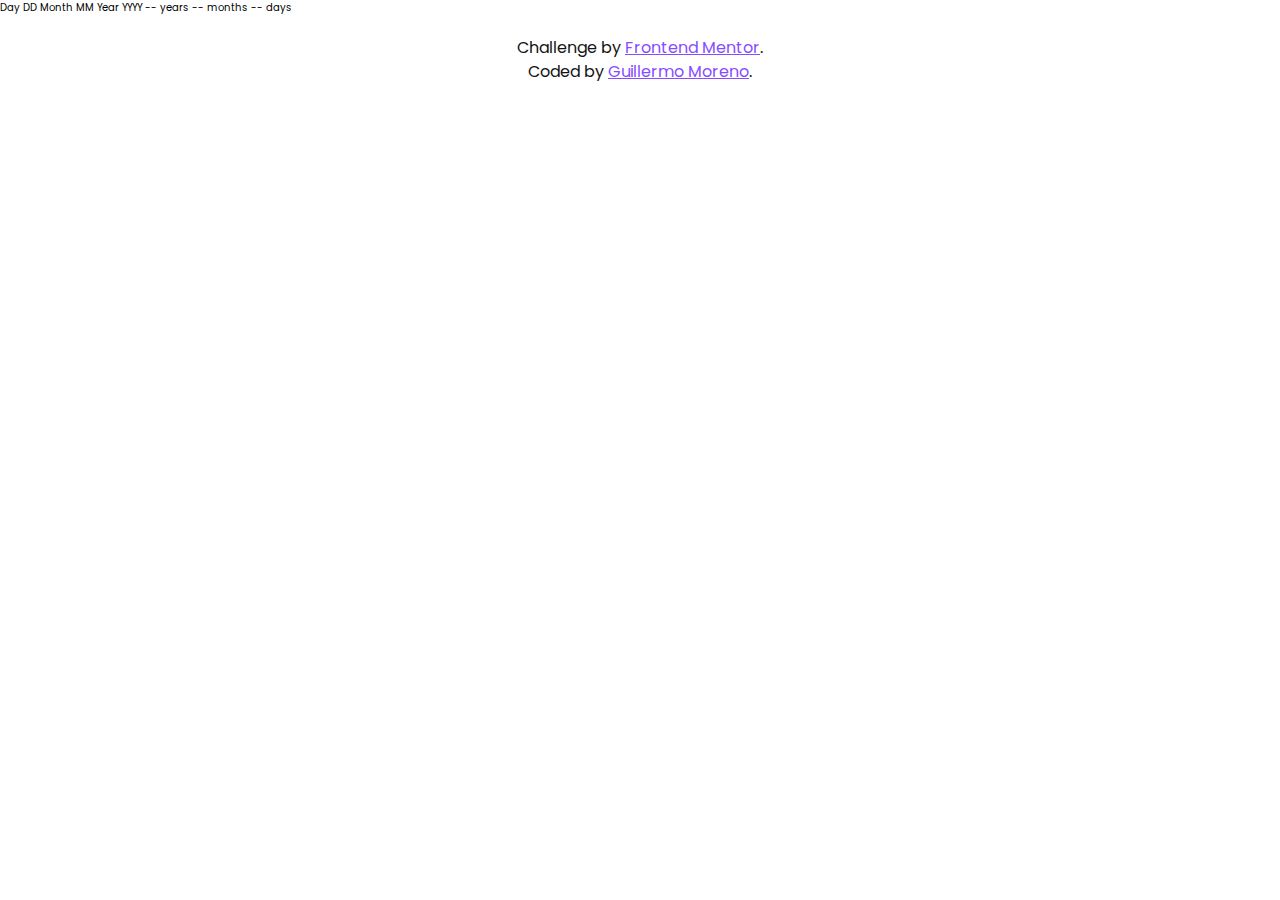
==== age-calculator/index.html @ 2dea437f "calculator age" ====
<!DOCTYPE html>
<html lang="en">
<head>
  <meta charset="UTF-8">
  <meta name="viewport" content="width=device-width, initial-scale=1.0"> <!-- displays site properly based on user's device -->
  <link rel="preconnect" href="https://fonts.googleapis.com">
  <link rel="stylesheet" href="./styles.css">
  <link rel="preconnect" href="https://fonts.gstatic.com" crossorigin>
  <link href="https://fonts.googleapis.com/css2?family=Poppins:ital,wght@0,400;0,700;0,800;1,400;1,800&display=swap" rel="stylesheet">
  <link rel="icon" type="image/png" sizes="32x32" href="./assets/images/favicon-32x32.png">
  <title>Frontend Mentor | Age calculator app</title>
</head>
<body>

  Day
  DD

  Month
  MM

  Year
  YYYY

  -- years
  -- months
  -- days

  <footer>
    <p>Challenge by <a href="https://www.frontendmentor.io/challenges/age-calculator-app-dF9DFFpj-Q" target="_blank">Frontend Mentor</a>.</p>
    <p>Coded by <a href="https://twitter.com/guillemrn_" target="_blank">Guillermo Moreno</a>.</p>
  </footer>
</body>
</html>
---- age-calculator/styles.css ----
:root {
  --purple: #854dff;
  --Light-red: #ff5757;
  --white: #ffffff;
  --off-white: #f0f0f0;
  --light-grey: #dbdbdb;
  --smokey-grey: #716f6f;
  --off-black: #141414;
  --font-family: 'Poppins', sans-serif;
}
* {
  box-sizing: border-box;
  margin: 0;
  padding: 0;
}
html {
  font-size: 62.5%;
}
body {
  font-family: var(--font-family);
}


footer {
  text-align: center;
  font-size: 1.6rem;
  font-family: var(--font-family);
  color: var(--off-black);
  line-height: 24px;
  margin: 20px;
}
p > a {
  color: var(--purple);
}
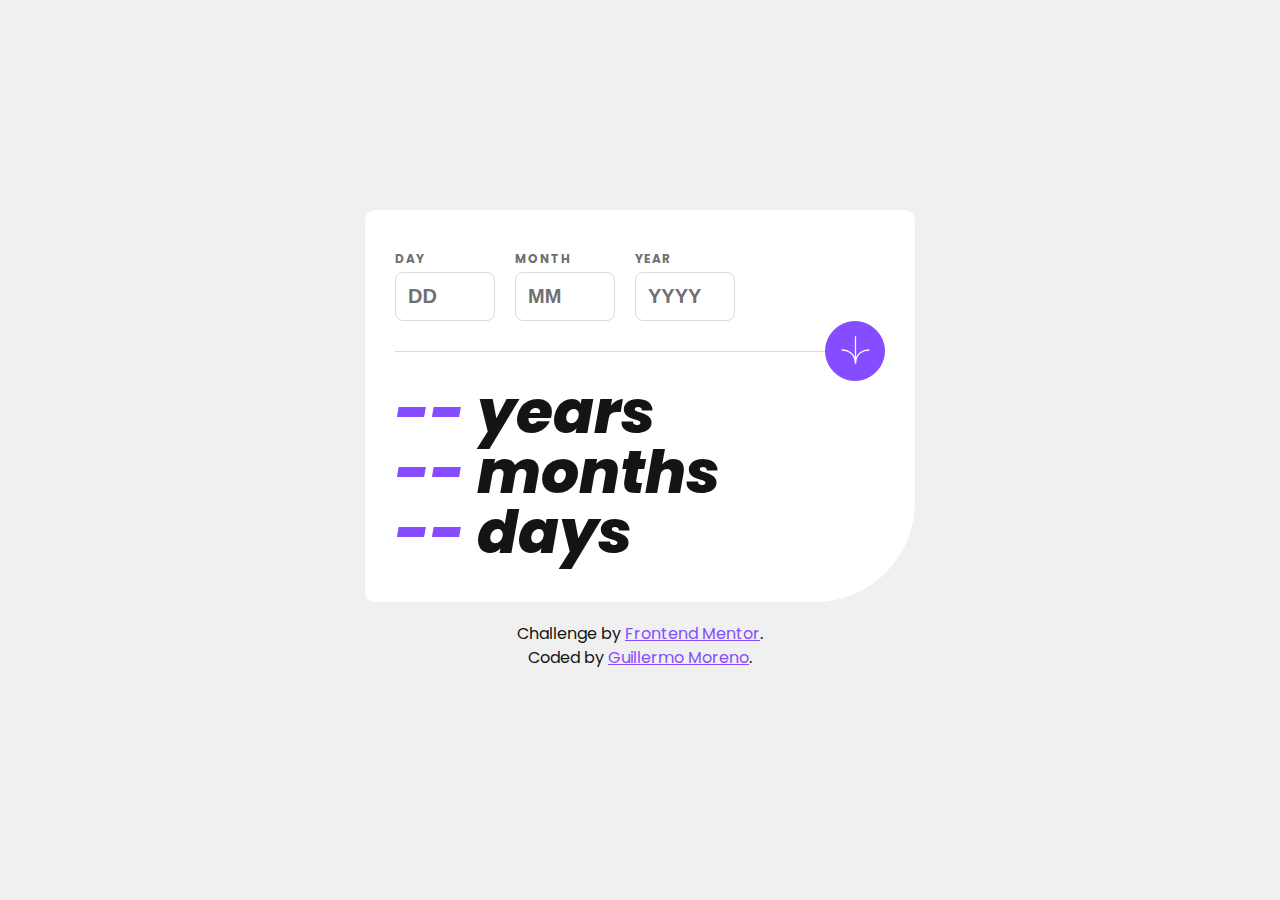
==== commit e0e51b2a: "styles added" ====
--- a/age-calculator/index.html
+++ b/age-calculator/index.html
@@ -11,19 +11,42 @@
   <title>Frontend Mentor | Age calculator app</title>
 </head>
 <body>
+  <div class="card">
+    <form action="">
+      <div>
+        <div class="input-text">
+          <label for="">Day</label>
+          <input type="number" placeholder="DD">
+        </div>
+        <div class="input-text">
+          <label for="">Month</label>
+          <input type="number" placeholder="MM">
+        </div>
+        <div class="input-text">
+          <label for="">Year</label>
+          <input type="number" placeholder="YYYY">
+        </div>
+      </div>
 
-  Day
-  DD
+      <button class="button">
+        <figure>
+          <svg xmlns="http://www.w3.org/2000/svg" width="46" height="44" viewBox="0 0 46 44"><g fill="none" stroke="#FFF" stroke-width="2"><path d="M1 22.019C8.333 21.686 23 25.616 23 44M23 44V0M45 22.019C37.667 21.686 23 25.616 23 44"/></g></svg>
+        </figure>
+      </button>
+    </form>
 
-  Month
-  MM
-
-  Year
-  YYYY
-
-  -- years
-  -- months
-  -- days
+    <div class="result-container">
+      <h2 class="age-result">
+        <span class="number-result">--</span> years
+      </h2>
+      <h2 class="age-result">
+        <span class="number-result">--</span> months
+      </h2>
+      <h2 class="age-result">
+        <span class="number-result">--</span> days
+      </h2>
+    </div>
+  </div>
 
   <footer>
     <p>Challenge by <a href="https://www.frontendmentor.io/challenges/age-calculator-app-dF9DFFpj-Q" target="_blank">Frontend Mentor</a>.</p>
--- a/age-calculator/styles.css
+++ b/age-calculator/styles.css
@@ -18,6 +18,93 @@
 }
 body {
   font-family: var(--font-family);
+  background-color: var(--off-white);
+  height: 100vh;
+  padding: 20px;
+  display: flex;
+  align-items: center;
+  justify-content: center;
+  flex-flow: column;
+}
+
+.card {
+  background-color: var(--white);
+  border-radius: 10px;
+  border-bottom-right-radius: 100px;
+  padding: 40px 30px;
+  width: 550px;
+}
+form {
+  padding-bottom: 30px;
+  border-bottom: 1px solid var(--light-grey);
+  position: relative;
+}
+form > div {
+  display: flex;
+  gap: 20px;
+}
+.input-text{
+  display: flex;
+  flex-flow: column;
+}
+label {
+  font-size: 1.2rem;
+  text-transform: uppercase;
+  color: var(--smokey-grey);
+  font-weight: 700;
+  letter-spacing: 1px;
+}
+input {
+  border-radius: 8px;
+  border: 1px solid var(--light-grey);
+  padding: 12px;
+  margin-top: 4px;
+  width: 100px;
+  color: var(--off-black);
+  font-size: 2rem;
+  font-weight: 700;
+}
+input:focus {
+  outline: 1px solid var(--purple);
+}
+input::placeholder {
+  color: var(--smokey-grey);
+  font-size: 2rem;
+  font-weight: 700;
+}
+
+.button {
+  background-color: var(--purple);
+  width: 60px;
+  height: 60px;
+  border: 1px solid var(--purple);
+  border-radius: 50%;
+  cursor: pointer;
+  transition: 300ms;
+  position: absolute;
+  bottom: -30px;
+  right: 0;
+}
+.button:hover {
+  background-color: var(--off-black);
+  border: 1px solid var(--off-black);
+}
+.button svg {
+  width: 50%;
+}
+
+.result-container {
+  padding-top: 30px;
+}
+.result-container h2 {
+  color: var(--off-black);
+  font-size: 6rem;
+  font-weight: 800;
+  font-style: italic;
+  line-height: 6rem;
+}
+.number-result {
+  color: var(--purple);
 }
 
 
@@ -31,4 +118,25 @@
 }
 p > a {
   color: var(--purple);
+}
+
+@media screen and (max-width: 600px) {
+  .card {
+    width: 100%;
+  }
+  .button {
+    right: 50%;
+  }
+  form > div {
+    display: flex;
+    gap: 20px;
+    flex-flow: column;
+    margin-bottom: 30px;
+  }
+  input {
+    width: 100%;
+  }
+  .result-container {
+    margin-top: 30px;
+  }
 }